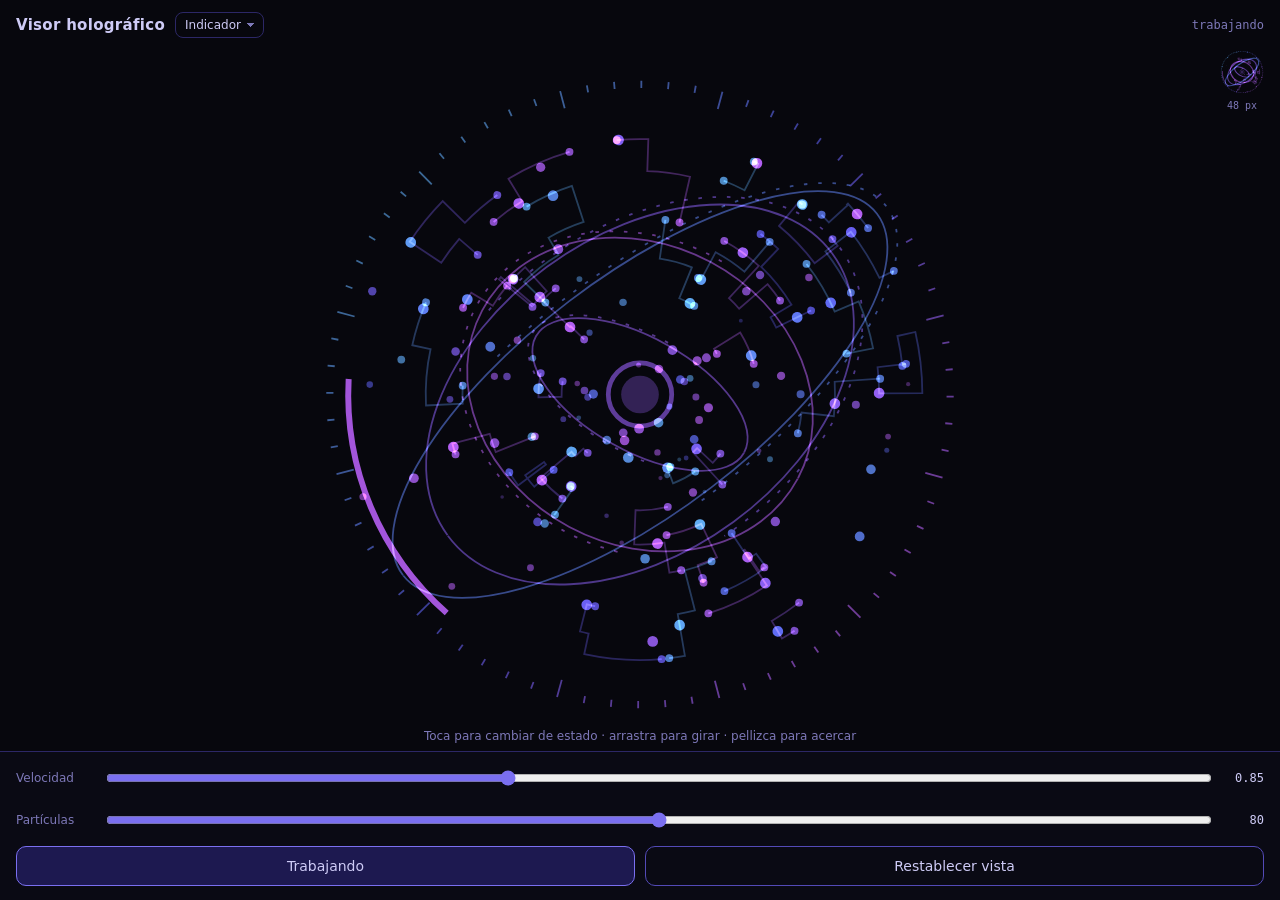
==== index.html @ e6ad262e "Convertir el visor holográfico en PWA publicable en GitHub Pages - Separa el prototipo en index.html" ====
<!DOCTYPE html>
<html lang="es">
<head>
<meta charset="utf-8">
<meta name="viewport" content="width=device-width,initial-scale=1,maximum-scale=1,viewport-fit=cover,user-scalable=no">
<meta name="theme-color" content="#07070d">
<meta name="color-scheme" content="dark">
<meta name="description" content="Indicador holográfico animado con anillos, pistas de circuito y partículas.">
<title>Visor holográfico</title>

<!-- PWA -->
<link rel="manifest" href="manifest.webmanifest">
<link rel="icon" href="iconos/icono.svg" type="image/svg+xml">
<link rel="icon" href="iconos/icono-192.png" type="image/png" sizes="192x192">
<link rel="apple-touch-icon" href="iconos/apple-touch-icon.png">
<meta name="mobile-web-app-capable" content="yes">
<meta name="apple-mobile-web-app-capable" content="yes">
<meta name="apple-mobile-web-app-status-bar-style" content="black-translucent">
<meta name="apple-mobile-web-app-title" content="Visor">

<link rel="stylesheet" href="css/estilos.css">

<!-- Mapa de importación: las escenas 3D futuras pueden hacer
     `import * as THREE from 'three'` y se cargará desde la CDN.
     No se descarga nada hasta que una escena lo importe. -->
<script type="importmap">
{
  "imports": {
    "three": "https://cdn.jsdelivr.net/npm/three@0.170.0/build/three.module.js",
    "three/addons/": "https://cdn.jsdelivr.net/npm/three@0.170.0/examples/jsm/"
  }
}
</script>
<script type="module" src="js/app.js"></script>
</head>
<body>
<header>
  <h1>Visor holográfico</h1>
  <select id="escena" aria-label="Escena"></select>
  <span id="estado">trabajando</span>
</header>

<main id="stage" aria-label="Escena interactiva">
  <!-- La escena activa inserta aquí sus propios elementos (canvas, etc.) -->
  <div id="hint">Toca para cambiar de estado · arrastra para girar · pellizca para acercar</div>
</main>

<div class="panel">
  <div class="row">
    <label for="vel">Velocidad</label>
    <input id="vel" type="range" min="0.2" max="2" step="0.05" value="0.85">
    <output id="velOut" for="vel">0.85</output>
  </div>
  <div class="row">
    <label for="den">Partículas</label>
    <input id="den" type="range" min="0" max="160" step="10" value="80">
    <output id="denOut" for="den">80</output>
  </div>
  <div class="row">
    <button id="toggle" class="on" type="button">Trabajando</button>
    <button id="reset" type="button">Restablecer vista</button>
  </div>
</div>

<noscript><p class="noscript">Esta app necesita JavaScript.</p></noscript>
</body>
</html>
---- css/estilos.css ----
/* Visor holográfico – estilos (móvil primero) */
:root{--bg:#07070d;--txt:#CECBF6;--dim:#7d78b8;--line:#2c2766;--acc:#7a6ff0}

*{box-sizing:border-box;-webkit-tap-highlight-color:transparent}

html,body{
  margin:0;height:100%;
  background:var(--bg);color:var(--txt);
  font-family:system-ui,-apple-system,sans-serif;
  overflow:hidden;
  overscroll-behavior:none;            /* sin rebote ni "tirar para recargar" */
  -webkit-text-size-adjust:100%;
  -webkit-user-select:none;user-select:none;
  -webkit-touch-callout:none;
}
html{position:fixed;inset:0}            /* iOS: evita que la página se desplace */
body{
  height:100vh;height:100dvh;
  display:flex;flex-direction:column;
  /* Respeta el notch y las barras del sistema */
  padding:env(safe-area-inset-top) env(safe-area-inset-right) env(safe-area-inset-bottom) env(safe-area-inset-left);
  touch-action:manipulation;            /* sin zoom por doble toque */
}

header{display:flex;gap:10px;align-items:center;padding:12px 16px 0}
h1{font-size:15px;font-weight:600;margin:0;letter-spacing:.02em;white-space:nowrap}
#estado{font:12px ui-monospace,monospace;color:var(--dim);margin-left:auto;white-space:nowrap}

/* Selector de escenas */
#escena{
  appearance:none;-webkit-appearance:none;
  background:transparent;color:var(--txt);
  border:1px solid var(--line);border-radius:8px;
  font:12px system-ui,-apple-system,sans-serif;
  padding:5px 22px 5px 9px;min-width:0;max-width:40vw;
  background-image:linear-gradient(45deg,transparent 50%,var(--dim) 50%),linear-gradient(135deg,var(--dim) 50%,transparent 50%);
  background-position:calc(100% - 12px) 50%,calc(100% - 8px) 50%;
  background-size:4px 4px;background-repeat:no-repeat;
}
#escena:focus-visible{outline:1px solid var(--acc);outline-offset:1px}
#escena option{background:#0a0a14;color:var(--txt)}

#stage{flex:1;position:relative;touch-action:none;min-height:0;overflow:hidden}
#stage canvas.escena{position:absolute;inset:0;width:100%;height:100%;display:block}

#hint{position:absolute;left:0;right:0;bottom:8px;text-align:center;font-size:12px;color:var(--dim);transition:opacity .6s;pointer-events:none;padding:0 12px;z-index:2}

/* Vista previa en tamaño ícono (escena Indicador) */
.mini{position:absolute;top:10px;right:14px;display:flex;flex-direction:column;align-items:center;gap:4px;font:10px ui-monospace,monospace;color:var(--dim);pointer-events:none;z-index:1}
.mini canvas{width:48px;height:48px}

.panel{padding:10px 16px 14px;display:grid;gap:10px;border-top:1px solid var(--line);background:#0a0a14}
.row{display:flex;gap:10px;align-items:center}
label{font-size:12px;color:var(--dim);width:78px;flex:none}
input[type=range]{flex:1;accent-color:var(--acc);height:28px;min-width:0}
output{font:12px ui-monospace,monospace;width:40px;text-align:right}
button{flex:1;background:transparent;color:var(--txt);border:1px solid #534AB7;border-radius:10px;padding:11px 10px;font-size:14px;cursor:pointer;font-family:inherit}
button:active{background:#17143a}
button.on{background:#1d1950;border-color:var(--acc)}

/* Aviso de actualización disponible */
.aviso{
  position:fixed;left:50%;transform:translateX(-50%);
  bottom:calc(env(safe-area-inset-bottom) + 16px);
  background:#1d1950;border:1px solid var(--acc);color:var(--txt);
  border-radius:10px;padding:10px 14px;font-size:13px;z-index:10;
  box-shadow:0 6px 24px #0008;
}

.noscript{padding:16px;text-align:center;color:var(--dim)}

/* Celular en horizontal: el panel pasa a una columna lateral
   para no robarle altura a la escena. */
@media (orientation:landscape) and (max-height:520px){
  body{display:grid;grid-template-columns:1fr minmax(220px,32vw);grid-template-rows:auto 1fr}
  header{grid-column:1/-1;padding-top:8px}
  #stage{grid-column:1;grid-row:2}
  .panel{grid-column:2;grid-row:2;border-top:none;border-left:1px solid var(--line);align-content:center;overflow:auto}
  .panel .row:last-child{flex-direction:column;align-items:stretch}
}
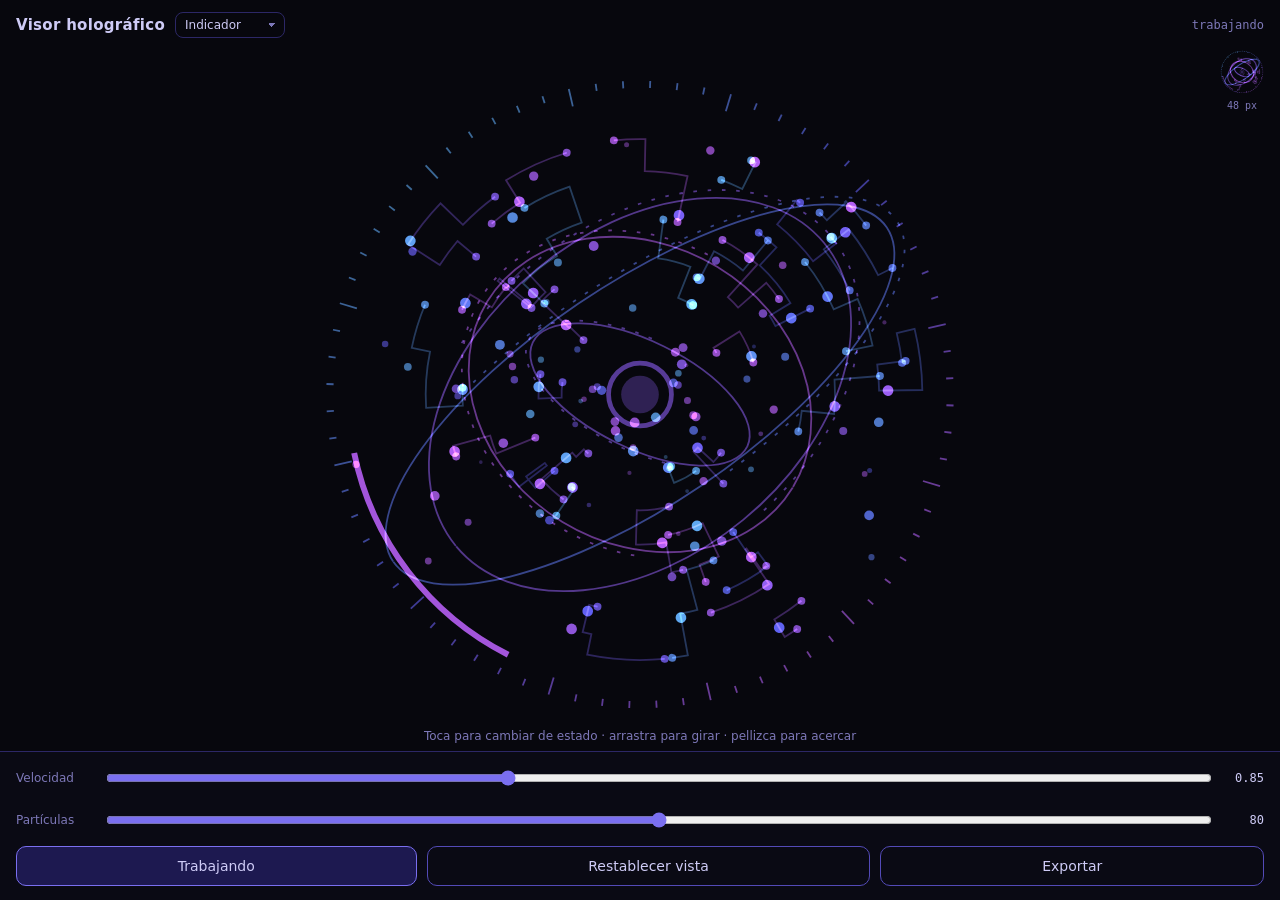
==== commit f0e639a2: "Exportar la escena activa como página .html o módulo .js - Botón «Exportar» en el panel con menú pro" ====
--- a/index.html
+++ b/index.html
@@ -56,11 +56,38 @@
     <input id="den" type="range" min="0" max="160" step="10" value="80">
     <output id="denOut" for="den">80</output>
   </div>
-  <div class="row">
+  <div class="row botones">
     <button id="toggle" class="on" type="button">Trabajando</button>
     <button id="reset" type="button">Restablecer vista</button>
+    <button id="exportar" type="button" aria-haspopup="dialog">Exportar</button>
   </div>
 </div>
+
+<!-- Menú «Exportar» -->
+<dialog id="menuExportar" class="hoja" aria-labelledby="menuExportarTitulo">
+  <div class="hoja-cuerpo">
+    <h2 id="menuExportarTitulo">Exportar «<span data-nombre></span>»</h2>
+    <p class="hoja-nota" data-config></p>
+    <button type="button" data-formato="html">Página independiente (.html)
+      <small>Un solo archivo que muestra la escena a pantalla completa · <b></b></small></button>
+    <button type="button" data-formato="js">Módulo de escena (.js)
+      <small>Para usar la escena en otro proyecto · <b></b></small></button>
+    <button type="button" class="secundario" data-cancelar>Cancelar</button>
+  </div>
+</dialog>
+
+<!-- Último recurso si no se puede compartir ni descargar: el código para copiar -->
+<dialog id="panelCodigo" class="hoja hoja-codigo" aria-labelledby="panelCodigoTitulo">
+  <div class="hoja-cuerpo">
+    <h2 id="panelCodigoTitulo"><span data-nombre></span></h2>
+    <p class="hoja-nota">Este dispositivo no permitió guardar el archivo. Copia el código y pégalo en un archivo nuevo con este nombre.</p>
+    <textarea readonly spellcheck="false" autocapitalize="off" autocomplete="off" aria-label="Código del archivo"></textarea>
+    <div class="row">
+      <button type="button" class="on" data-copiar autofocus>Copiar</button>
+      <button type="button" data-cerrar>Cerrar</button>
+    </div>
+  </div>
+</dialog>
 
 <noscript><p class="noscript">Esta app necesita JavaScript.</p></noscript>
 </body>
--- a/css/estilos.css
+++ b/css/estilos.css
@@ -57,6 +57,41 @@
 button{flex:1;background:transparent;color:var(--txt);border:1px solid #534AB7;border-radius:10px;padding:11px 10px;font-size:14px;cursor:pointer;font-family:inherit}
 button:active{background:#17143a}
 button.on{background:#1d1950;border-color:var(--acc)}
+/* Fila de botones: cada uno toma el ancho de su texto y, si no caben, pasan a otra línea */
+.row.botones{flex-wrap:wrap}
+.row.botones button{flex:1 1 auto;white-space:nowrap}
+
+/* Hojas (menú Exportar y panel de código) */
+dialog.hoja{
+  border:1px solid var(--line);border-radius:16px;background:#0d0c1c;color:var(--txt);
+  padding:0;width:min(440px,calc(100vw - 24px));
+  max-height:calc(100dvh - 24px - env(safe-area-inset-top) - env(safe-area-inset-bottom));
+  overflow:auto;overscroll-behavior:contain;box-shadow:0 12px 40px #000a;
+}
+dialog.hoja::backdrop{background:#030308b3}
+dialog.hoja[open]{animation:hoja-entra .2s ease-out}
+@keyframes hoja-entra{from{opacity:0;transform:translateY(12px)}}
+.hoja-cuerpo{display:grid;gap:10px;padding:16px}
+.hoja h2{font-size:15px;font-weight:600;margin:0;letter-spacing:.02em;overflow-wrap:anywhere}
+.hoja-nota{font-size:12px;color:var(--dim);margin:0 0 4px}
+.hoja button{display:grid;gap:3px;text-align:left;line-height:1.3}
+.hoja button small{font-size:11.5px;color:var(--dim)}
+.hoja button small b{font-weight:400;font-family:ui-monospace,monospace}
+.hoja button.secundario{text-align:center;border-color:var(--line)}
+.hoja .row button{text-align:center}
+.hoja-codigo{width:min(760px,calc(100vw - 24px))}
+.hoja-codigo textarea{
+  width:100%;height:min(52dvh,460px);resize:none;
+  background:var(--bg);color:var(--txt);border:1px solid var(--line);border-radius:10px;
+  padding:10px;font:11px/1.45 ui-monospace,monospace;white-space:pre;overflow:auto;
+  -webkit-user-select:text;user-select:text;touch-action:auto;
+}
+.hoja-codigo textarea:focus{outline:none;border-color:var(--acc)}
+.hoja button:focus-visible{outline:2px solid var(--acc);outline-offset:2px}
+/* Celular en vertical: el menú aparece abajo, cerca del pulgar */
+@media (max-width:600px) and (orientation:portrait){
+  dialog.hoja{margin-bottom:calc(env(safe-area-inset-bottom) + 12px)}
+}
 
 /* Aviso de actualización disponible */
 .aviso{
@@ -65,7 +100,14 @@
   background:#1d1950;border:1px solid var(--acc);color:var(--txt);
   border-radius:10px;padding:10px 14px;font-size:13px;z-index:10;
   box-shadow:0 6px 24px #0008;
+  width:max-content;max-width:calc(100% - 32px);text-align:center;
 }
+/* Aviso breve (p. ej. escena no compatible): arriba, sin bloquear toques */
+.aviso:not(.aviso-actualizar){
+  top:calc(env(safe-area-inset-top) + 56px);bottom:auto;
+  pointer-events:none;animation:aviso-entra .25s ease-out;
+}
+@keyframes aviso-entra{from{opacity:0;transform:translate(-50%,-6px)}}
 
 .noscript{padding:16px;text-align:center;color:var(--dim)}
 
